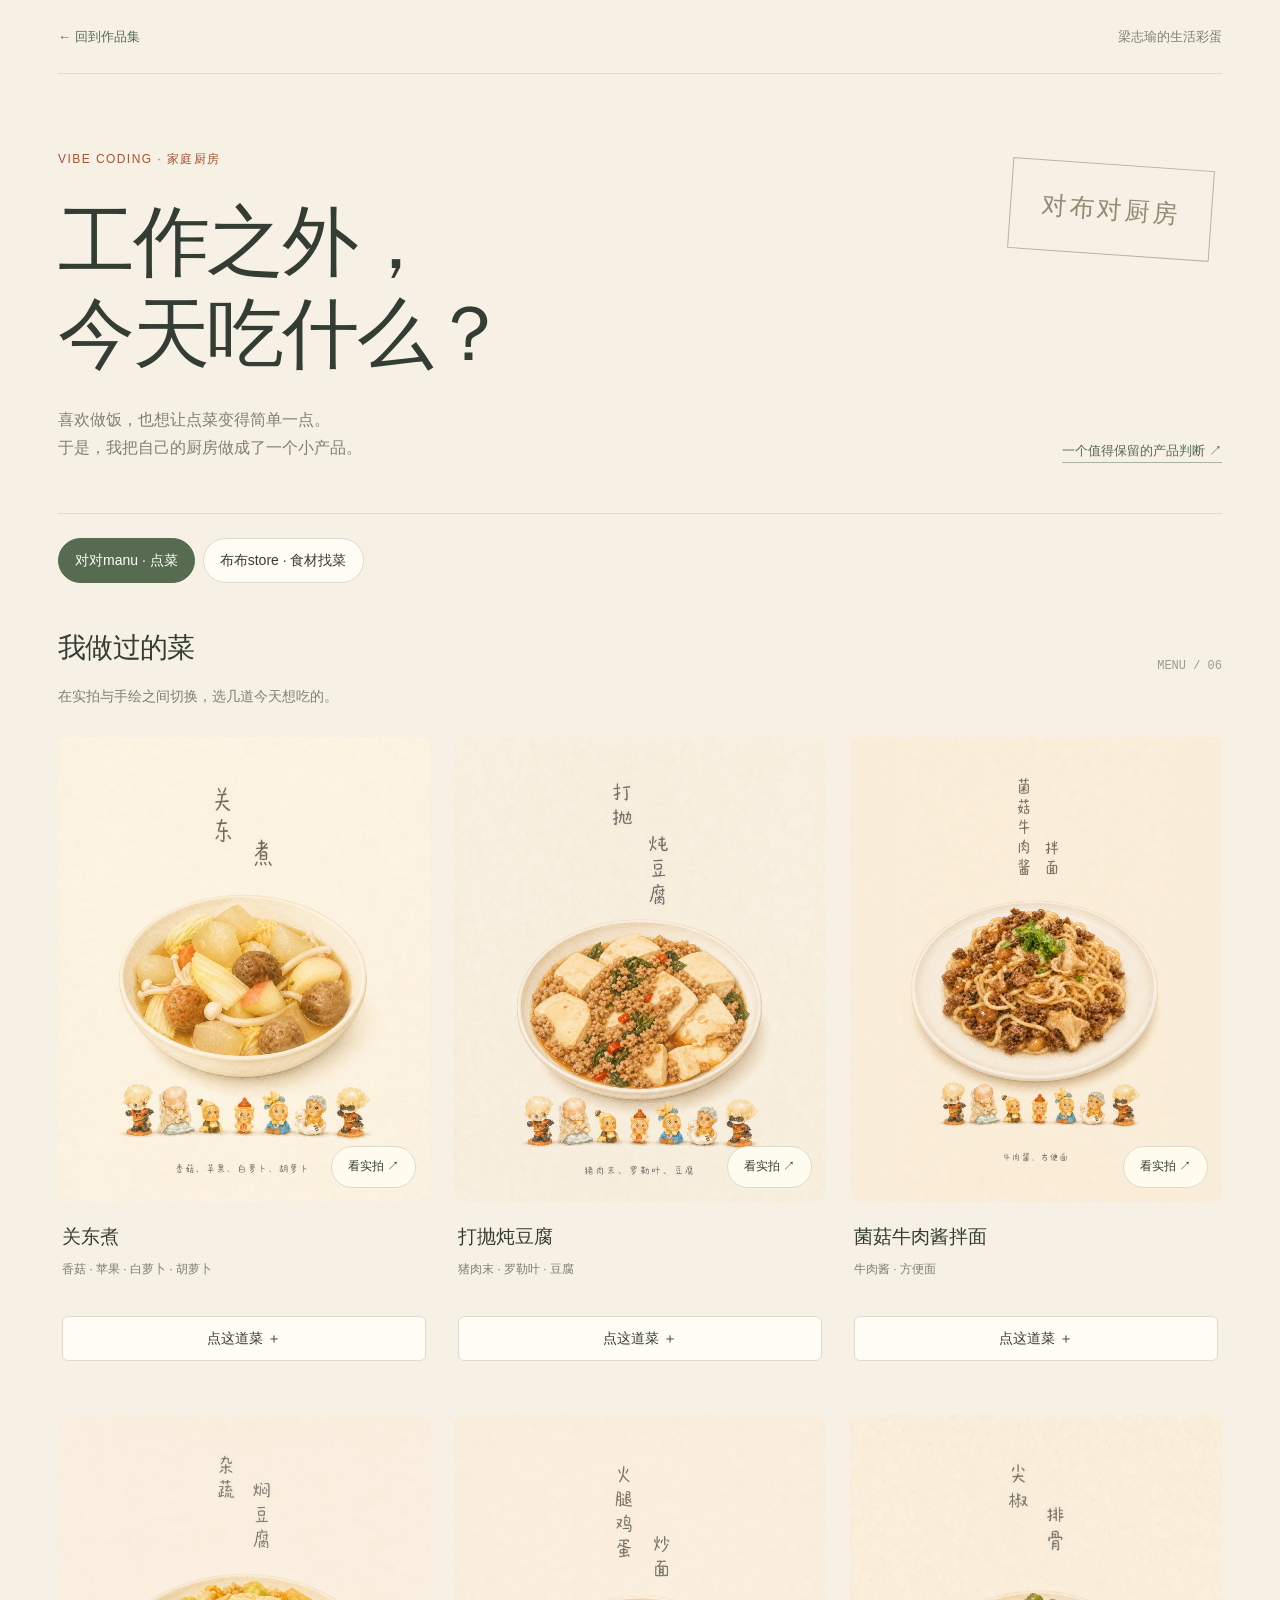
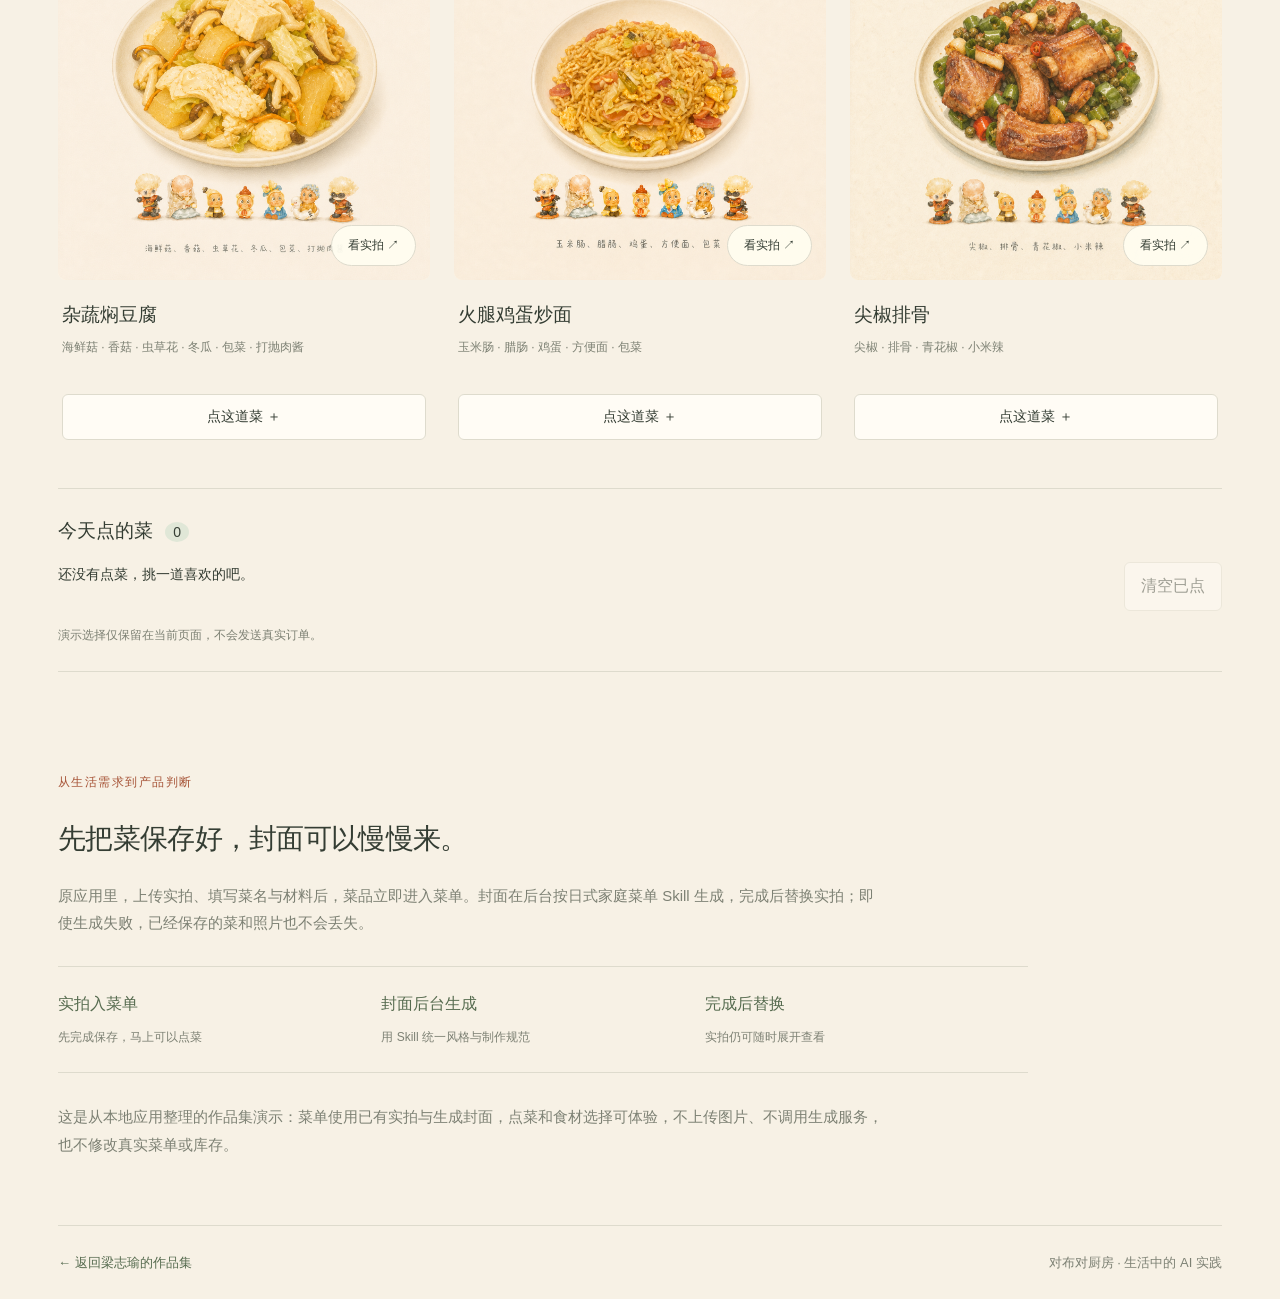
==== kitchen/index.html @ 990d75f8 "Publish V4 portfolio with kitchen demo" ====
<!doctype html><html lang="zh-CN"><head><meta charset="utf-8"><meta name="viewport" content="width=device-width,initial-scale=1"><title>对布对厨房 · 梁志瑜的生活彩蛋</title><link rel="stylesheet" href="kitchen.css"></head><body><div class="shell"><header><a class="back" href="../index.html">← 回到作品集</a><span>梁志瑜的生活彩蛋</span></header><section class="hero"><span class="eyebrow">VIBE CODING · 家庭厨房</span><h1>工作之外，<br>今天吃什么？</h1><div class="hero-bottom"><p>喜欢做饭，也想让点菜变得简单一点。<br>于是，我把自己的厨房做成了一个小产品。</p><a href="#why">一个值得保留的产品判断 ↗</a></div><div class="kitchen-name">对布对厨房</div></section><nav class="tabs" aria-label="厨房功能"><button type="button" data-tab="menu" aria-pressed="true">对对manu · 点菜</button><button type="button" data-tab="store" aria-pressed="false">布布store · 食材找菜</button></nav><main><section id="menu-panel"><div class="section-head"><div><h2>我做过的菜</h2><p>在实拍与手绘之间切换，选几道今天想吃的。</p></div><span>MENU / 06</span></div><div class="menu-grid"><article class="dish"><div class="dish-image"><img src="images/0-cover.png" alt="关东煮的手绘封面" width="400" height="500" data-image="0" loading="lazy"><button class="photo-toggle" type="button" data-photo="0" aria-pressed="false">看实拍 ↗</button></div><div class="dish-info"><h3>关东煮</h3><p>香菇 · 苹果 · 白萝卜 · 胡萝卜</p><button class="order" type="button" data-order="0" aria-pressed="false">点这道菜 ＋</button></div></article><article class="dish"><div class="dish-image"><img src="images/1-cover.png" alt="打抛炖豆腐的手绘封面" width="400" height="500" data-image="1" loading="lazy"><button class="photo-toggle" type="button" data-photo="1" aria-pressed="false">看实拍 ↗</button></div><div class="dish-info"><h3>打抛炖豆腐</h3><p>猪肉末 · 罗勒叶 · 豆腐</p><button class="order" type="button" data-order="1" aria-pressed="false">点这道菜 ＋</button></div></article><article class="dish"><div class="dish-image"><img src="images/2-cover.png" alt="菌菇牛肉酱拌面的手绘封面" width="400" height="500" data-image="2" loading="lazy"><button class="photo-toggle" type="button" data-photo="2" aria-pressed="false">看实拍 ↗</button></div><div class="dish-info"><h3>菌菇牛肉酱拌面</h3><p>牛肉酱 · 方便面</p><button class="order" type="button" data-order="2" aria-pressed="false">点这道菜 ＋</button></div></article><article class="dish"><div class="dish-image"><img src="images/3-cover.png" alt="杂蔬焖豆腐的手绘封面" width="400" height="500" data-image="3" loading="lazy"><button class="photo-toggle" type="button" data-photo="3" aria-pressed="false">看实拍 ↗</button></div><div class="dish-info"><h3>杂蔬焖豆腐</h3><p>海鲜菇 · 香菇 · 虫草花 · 冬瓜 · 包菜 · 打抛肉酱</p><button class="order" type="button" data-order="3" aria-pressed="false">点这道菜 ＋</button></div></article><article class="dish"><div class="dish-image"><img src="images/4-cover.png" alt="火腿鸡蛋炒面的手绘封面" width="400" height="500" data-image="4" loading="lazy"><button class="photo-toggle" type="button" data-photo="4" aria-pressed="false">看实拍 ↗</button></div><div class="dish-info"><h3>火腿鸡蛋炒面</h3><p>玉米肠 · 腊肠 · 鸡蛋 · 方便面 · 包菜</p><button class="order" type="button" data-order="4" aria-pressed="false">点这道菜 ＋</button></div></article><article class="dish"><div class="dish-image"><img src="images/5-cover.png" alt="尖椒排骨的手绘封面" width="400" height="500" data-image="5" loading="lazy"><button class="photo-toggle" type="button" data-photo="5" aria-pressed="false">看实拍 ↗</button></div><div class="dish-info"><h3>尖椒排骨</h3><p>尖椒 · 排骨 · 青花椒 · 小米辣</p><button class="order" type="button" data-order="5" aria-pressed="false">点这道菜 ＋</button></div></article></div><aside class="orders" aria-label="今天点的菜"><h3>今天点的菜 <span id="order-count">0</span></h3><div id="order-list" aria-live="polite">还没有点菜，挑一道喜欢的吧。</div><button type="button" id="clear-orders">清空已点</button><small>演示选择仅保留在当前页面，不会发送真实订单。</small></aside></section><section id="store-panel" hidden><div class="section-head"><div><h2>家里有什么，就从什么开始</h2><p>勾选食材，从基础菜谱中找一道接近的菜。</p></div></div><div class="store-layout"><div class="pantry"><h3>演示食材架</h3><div class="ingredients"><label class="ingredient"><input type="checkbox" value="青椒"><span>青椒</span></label><label class="ingredient"><input type="checkbox" value="鸡蛋"><span>鸡蛋</span></label><label class="ingredient"><input type="checkbox" value="西红柿"><span>西红柿</span></label><label class="ingredient"><input type="checkbox" value="娃娃菜"><span>娃娃菜</span></label><label class="ingredient"><input type="checkbox" value="蒜蓉酱"><span>蒜蓉酱</span></label><label class="ingredient"><input type="checkbox" value="白菜"><span>白菜</span></label><label class="ingredient"><input type="checkbox" value="豆腐"><span>豆腐</span></label></div><div class="actions"><button class="primary" type="button" id="match">找一道菜 ↗</button><button type="button" id="clear-ingredients">清空食材</button></div><p class="fine">此处展示 CookLikeHOC 菜谱库的 4 道节选，按核心食材匹配，不换算家庭份量。</p></div><article class="recipe" aria-live="polite"><span class="eyebrow">今晚的一个建议</span><h3 id="recipe-title">先看看食材架</h3><p id="recipe-description">选中食材后，点击“找一道菜”。</p><p id="recipe-source" class="fine"></p><button type="button" id="next-recipe" disabled>换一道 ↻</button></article></div></section><section class="why" id="why"><span class="eyebrow">从生活需求到产品判断</span><h2>先把菜保存好，封面可以慢慢来。</h2><p>原应用里，上传实拍、填写菜名与材料后，菜品立即进入菜单。封面在后台按日式家庭菜单 Skill 生成，完成后替换实拍；即使生成失败，已经保存的菜和照片也不会丢失。</p><ol class="journey"><li><strong>实拍入菜单</strong><span>先完成保存，马上可以点菜</span></li><li><strong>封面后台生成</strong><span>用 Skill 统一风格与制作规范</span></li><li><strong>完成后替换</strong><span>实拍仍可随时展开查看</span></li></ol><p class="fine">这是从本地应用整理的作品集演示：菜单使用已有实拍与生成封面，点菜和食材选择可体验，不上传图片、不调用生成服务，也不修改真实菜单或库存。</p></section></main><footer><a class="back" href="../index.html">← 返回梁志瑜的作品集</a><span>对布对厨房 · 生活中的 AI 实践</span></footer></div><script src="data.js"></script><script src="kitchen.js"></script></body></html>
---- kitchen/kitchen.css ----
:root{--paper:#f7f1e5;--ink:#343d33;--muted:#7d8174;--line:#dedbcd;--accent:#a65336;--green:#566b4f}*{box-sizing:border-box}body{margin:0;background:var(--paper);color:var(--ink);font:16px/1.8 "PingFang SC","Helvetica Neue",sans-serif}a{color:inherit;text-decoration:none}button,input{font:inherit}button{cursor:pointer;color:inherit;border:1px solid var(--line);background:#fffcf5;border-radius:6px;padding:9px 16px}button:hover:not(:disabled){border-color:var(--accent)}button:disabled{opacity:.45;cursor:default}button:focus-visible,a:focus-visible,input:focus-visible{outline:2px solid var(--accent);outline-offset:4px}[hidden]{display:none!important}.shell{max-width:1240px;margin:auto;padding:0 38px}header,footer{display:flex;justify-content:space-between;align-items:center;padding:25px 0;border-bottom:1px solid var(--line);gap:20px;font-size:13px;color:var(--muted)}.back{color:var(--green)}.hero{padding:70px 0 50px;position:relative}.eyebrow{font-size:12px;letter-spacing:.12em;color:var(--accent)}h1{font-family:"Kaiti SC","STKaiti",serif;font-size:clamp(48px,6vw,82px);font-weight:400;line-height:1.2;letter-spacing:-.03em;margin:24px 0}h2{font-weight:500;font-size:28px;letter-spacing:-.025em;margin:0 0 10px}h3{font-size:19px;font-weight:500;margin:0}p{margin:0;color:var(--muted)}.hero-bottom{display:flex;align-items:flex-end;justify-content:space-between;gap:30px}.hero-bottom a{font-size:13px;border-bottom:1px solid #a9b49f;color:var(--green)}.kitchen-name{position:absolute;right:10px;top:90px;font-family:"Kaiti SC",serif;font-size:25px;letter-spacing:.12em;color:#948a74;border:1px solid #b9b39f;padding:22px 30px;transform:rotate(4deg)}.tabs{display:flex;gap:8px;border-top:1px solid var(--line);padding:24px 0}.tabs button{border-radius:30px;font-size:14px}.tabs button[aria-pressed=true]{background:var(--green);color:#fff;border-color:var(--green)}.section-head{display:flex;align-items:center;justify-content:space-between;padding:16px 0 28px;gap:20px}.section-head>span{font:12px monospace;color:#999c8f}.section-head p{font-size:14px}.menu-grid{display:grid;grid-template-columns:repeat(3,minmax(0,1fr));gap:36px 24px}.dish{min-width:0}.dish-image{position:relative;overflow:hidden;border-radius:8px;background:#fff8e9}.dish img{width:100%;height:auto;aspect-ratio:4/5;object-fit:contain;display:block;transition:opacity .25s}.photo-toggle{position:absolute;bottom:14px;right:14px;font-size:12px;background:#fffdf0ed;border-radius:30px}.dish-info{padding:18px 4px}.dish-info p{font-size:12px;min-height:44px;line-height:1.8;margin:5px 0 13px}.order{width:100%;font-size:14px}.order[aria-pressed=true]{color:var(--green);background:#e3ebdd;border-color:#a2b49a}.orders{border-top:1px solid var(--line);border-bottom:1px solid var(--line);margin:30px 0;padding:25px 0;display:grid;grid-template-columns:1fr auto;gap:14px}.orders h3{grid-column:1/-1}.orders h3 span{font-size:14px;background:#e0e7d7;border-radius:50%;padding:2px 8px;margin-left:7px}.orders small{grid-column:1/-1;color:var(--muted);font-size:12px}#order-list{display:flex;flex-wrap:wrap;gap:8px;font-size:14px}#order-list button{font-size:13px;padding:5px 12px}.store-layout{display:grid;grid-template-columns:1fr 1fr;gap:30px;min-height:370px}.pantry,.recipe{border:1px solid var(--line);border-radius:10px;padding:30px;background:#fcf9f0}.recipe{background:#eaf0e2}.ingredients{display:flex;gap:10px;flex-wrap:wrap;margin:22px 0}.ingredient{display:flex;gap:6px;align-items:center;background:white;padding:7px 13px;border-radius:5px;font-size:14px;cursor:pointer}.ingredient:has(input:checked){background:#d9e5ce}.ingredient input{accent-color:var(--green)}.actions{display:flex;gap:10px;margin-bottom:20px}.primary{background:var(--green);color:white}.fine{font-size:12px;line-height:1.9}.recipe h3{font-size:30px;margin:22px 0 15px}.recipe p{margin-bottom:20px}.why{padding:65px 0 45px;max-width:970px}.why h2{margin:18px 0}.why>p{font-size:15px;max-width:830px}.journey{display:grid;grid-template-columns:repeat(3,1fr);padding:0;list-style:none;border-top:1px solid var(--line);border-bottom:1px solid var(--line);margin:30px 0}.journey li{padding:23px 20px 23px 0}.journey strong,.journey span{display:block}.journey strong{font-size:16px;font-weight:500;color:var(--green)}.journey span{font-size:12px;color:var(--muted);margin-top:8px}footer{border-bottom:0;border-top:1px solid var(--line);margin-top:20px}.dish{animation:arrive .5s ease both}@keyframes arrive{from{opacity:0;transform:translateY(10px)}to{opacity:1;transform:none}}@media(max-width:700px){.shell{padding:0 22px}.hero{padding:40px 0}.kitchen-name{position:static;display:inline-block;margin-top:30px;font-size:17px;padding:10px 20px}.hero-bottom{display:block}.hero-bottom a{display:inline-block;margin-top:20px}.menu-grid{grid-template-columns:repeat(2,minmax(0,1fr));gap:20px 14px}.store-layout{grid-template-columns:1fr}.journey{grid-template-columns:1fr}.journey li{border-bottom:1px solid var(--line);padding:15px 0}footer{flex-direction:column;align-items:flex-start}.pantry,.recipe{padding:23px}.photo-toggle{bottom:7px;right:7px;padding:6px 10px}.dish-info h3{font-size:16px}.dish-info p{min-height:60px}.section-head>span{display:none}}@media(max-width:360px){.menu-grid{grid-template-columns:1fr}.tabs{flex-wrap:wrap}}@media(prefers-reduced-motion:reduce){*,*:before,*:after{animation:none!important;transition:none!important;scroll-behavior:auto!important}}
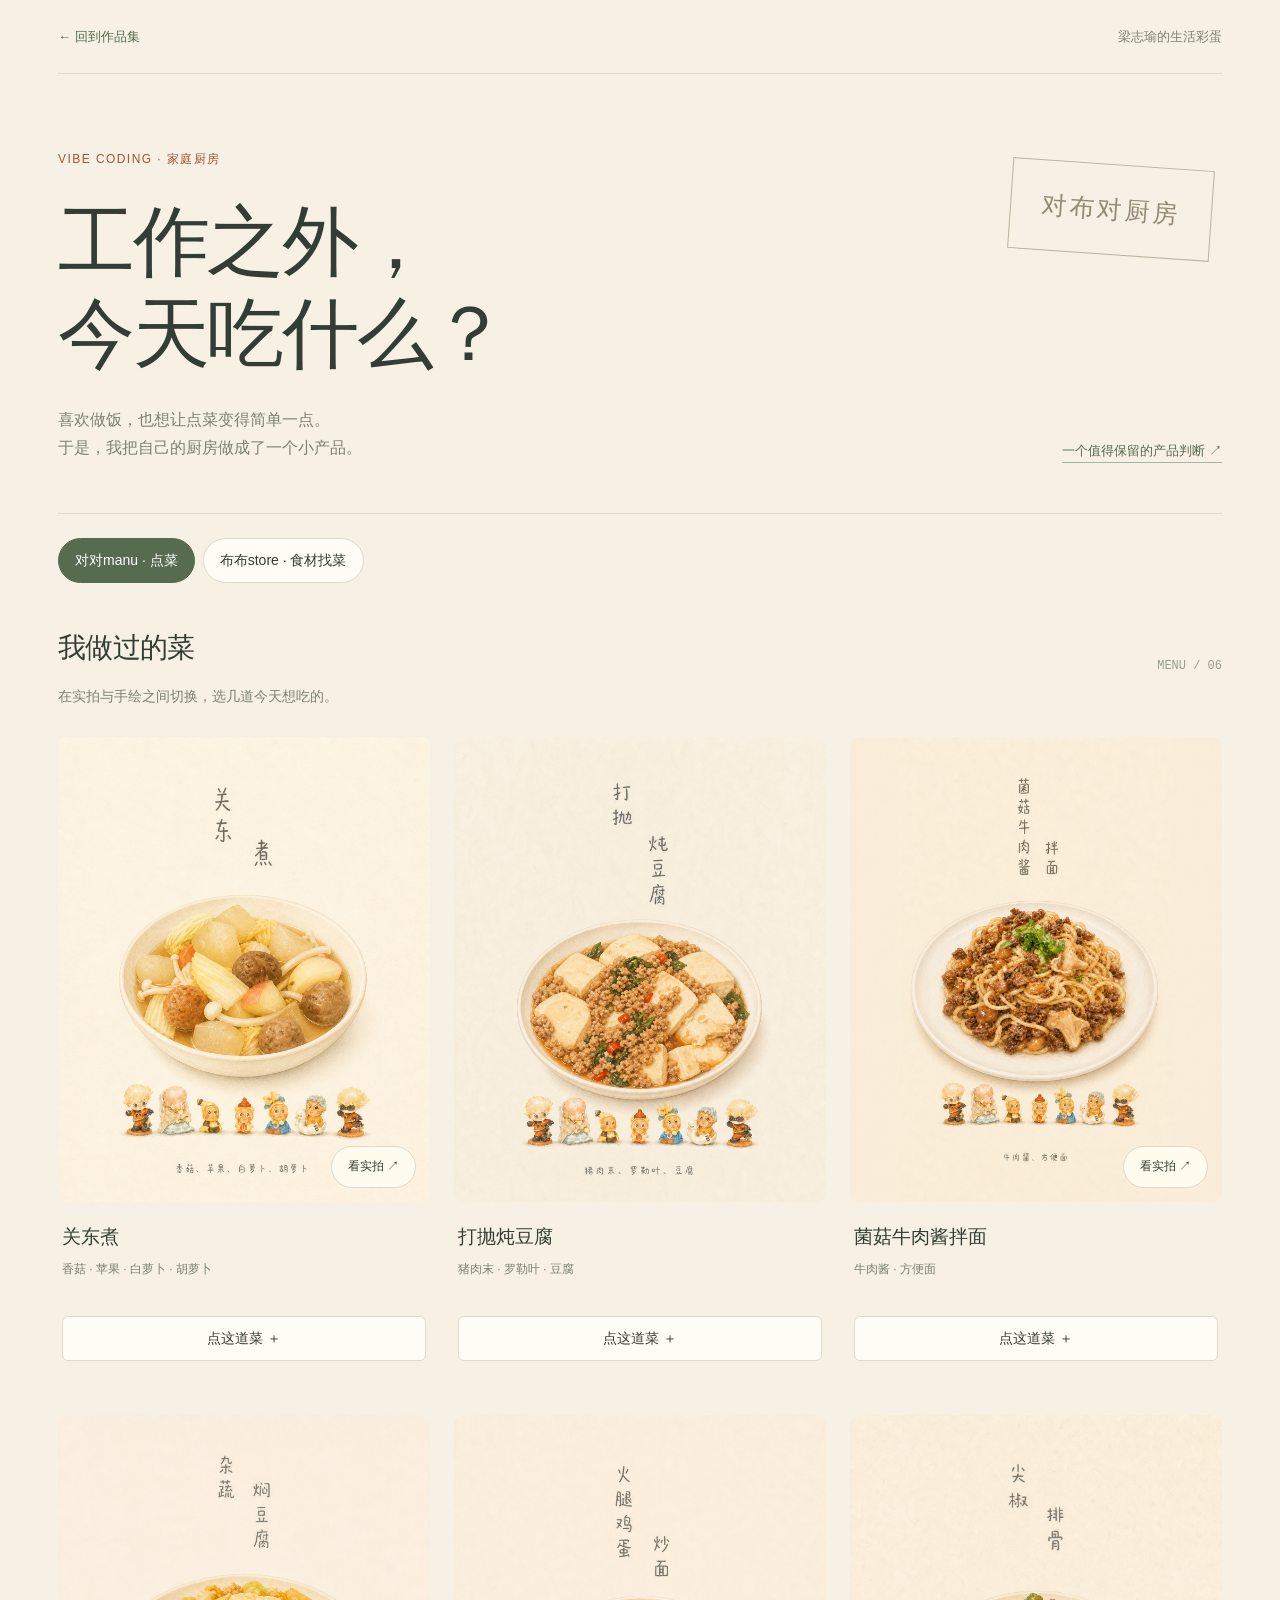
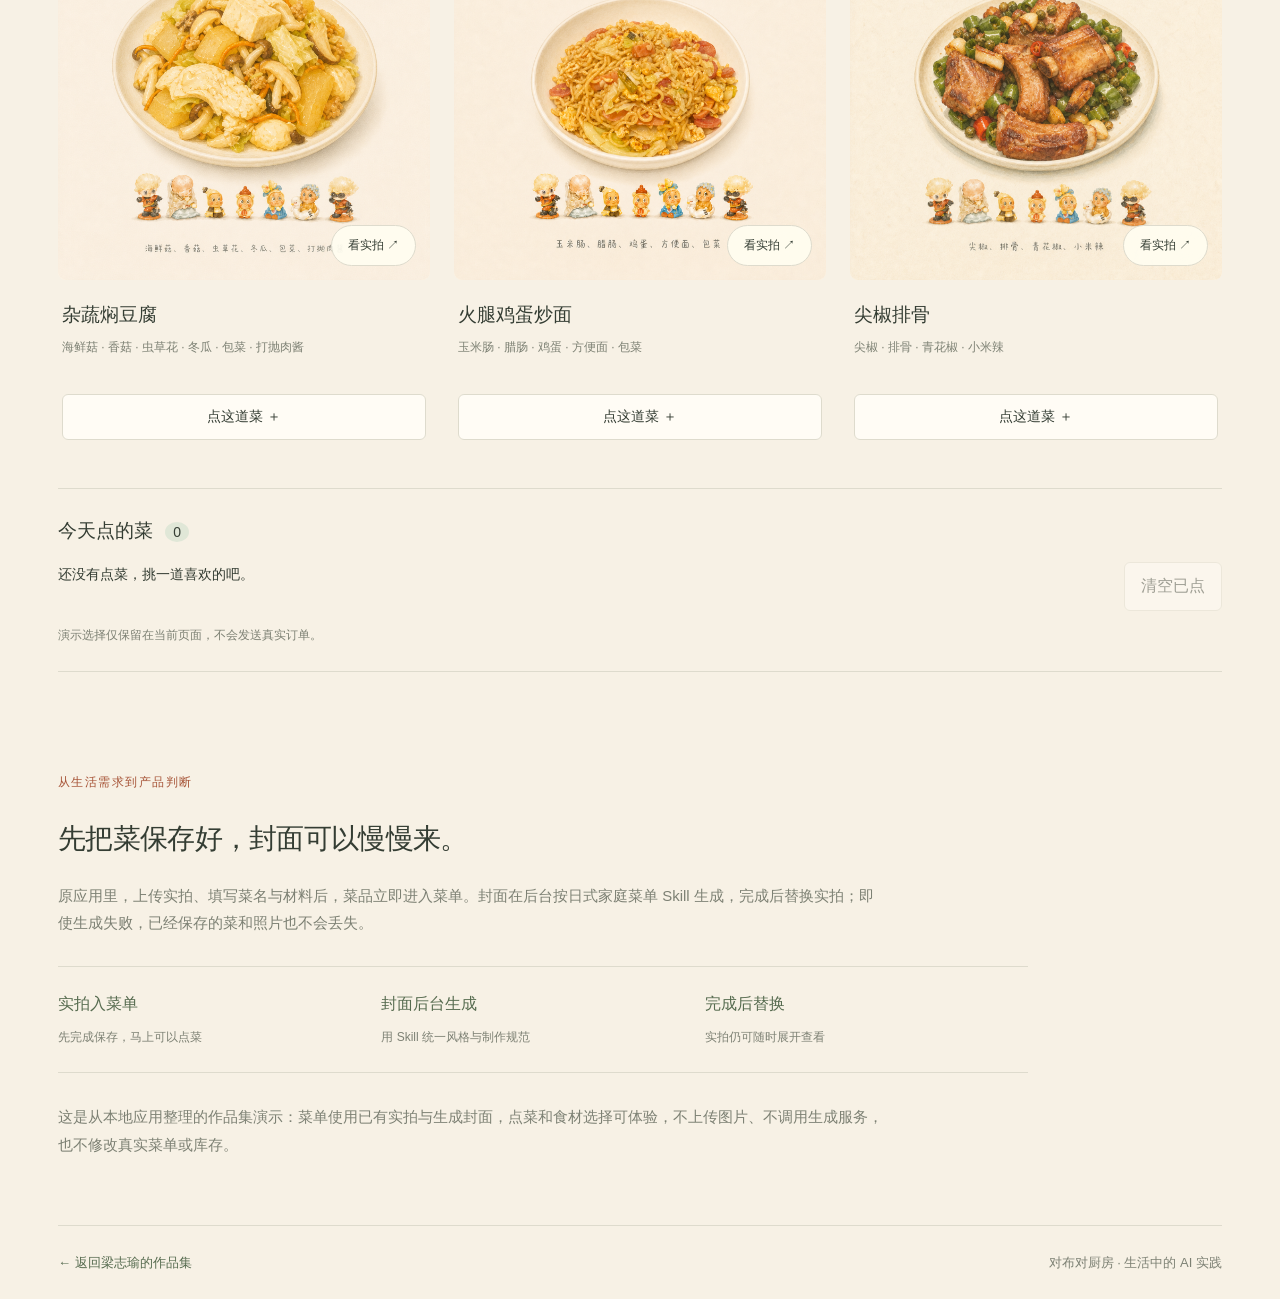
==== commit 00d5ed5a: "Publish sanitized portfolio without screen-background photo" ====
--- a/kitchen/index.html
+++ b/kitchen/index.html
@@ -1 +1 @@
-<!doctype html><html lang="zh-CN"><head><meta charset="utf-8"><meta name="viewport" content="width=device-width,initial-scale=1"><title>对布对厨房 · 梁志瑜的生活彩蛋</title><link rel="stylesheet" href="kitchen.css"></head><body><div class="shell"><header><a class="back" href="../index.html">← 回到作品集</a><span>梁志瑜的生活彩蛋</span></header><section class="hero"><span class="eyebrow">VIBE CODING · 家庭厨房</span><h1>工作之外，<br>今天吃什么？</h1><div class="hero-bottom"><p>喜欢做饭，也想让点菜变得简单一点。<br>于是，我把自己的厨房做成了一个小产品。</p><a href="#why">一个值得保留的产品判断 ↗</a></div><div class="kitchen-name">对布对厨房</div></section><nav class="tabs" aria-label="厨房功能"><button type="button" data-tab="menu" aria-pressed="true">对对manu · 点菜</button><button type="button" data-tab="store" aria-pressed="false">布布store · 食材找菜</button></nav><main><section id="menu-panel"><div class="section-head"><div><h2>我做过的菜</h2><p>在实拍与手绘之间切换，选几道今天想吃的。</p></div><span>MENU / 06</span></div><div class="menu-grid"><article class="dish"><div class="dish-image"><img src="images/0-cover.png" alt="关东煮的手绘封面" width="400" height="500" data-image="0" loading="lazy"><button class="photo-toggle" type="button" data-photo="0" aria-pressed="false">看实拍 ↗</button></div><div class="dish-info"><h3>关东煮</h3><p>香菇 · 苹果 · 白萝卜 · 胡萝卜</p><button class="order" type="button" data-order="0" aria-pressed="false">点这道菜 ＋</button></div></article><article class="dish"><div class="dish-image"><img src="images/1-cover.png" alt="打抛炖豆腐的手绘封面" width="400" height="500" data-image="1" loading="lazy"><button class="photo-toggle" type="button" data-photo="1" aria-pressed="false">看实拍 ↗</button></div><div class="dish-info"><h3>打抛炖豆腐</h3><p>猪肉末 · 罗勒叶 · 豆腐</p><button class="order" type="button" data-order="1" aria-pressed="false">点这道菜 ＋</button></div></article><article class="dish"><div class="dish-image"><img src="images/2-cover.png" alt="菌菇牛肉酱拌面的手绘封面" width="400" height="500" data-image="2" loading="lazy"><button class="photo-toggle" type="button" data-photo="2" aria-pressed="false">看实拍 ↗</button></div><div class="dish-info"><h3>菌菇牛肉酱拌面</h3><p>牛肉酱 · 方便面</p><button class="order" type="button" data-order="2" aria-pressed="false">点这道菜 ＋</button></div></article><article class="dish"><div class="dish-image"><img src="images/3-cover.png" alt="杂蔬焖豆腐的手绘封面" width="400" height="500" data-image="3" loading="lazy"><button class="photo-toggle" type="button" data-photo="3" aria-pressed="false">看实拍 ↗</button></div><div class="dish-info"><h3>杂蔬焖豆腐</h3><p>海鲜菇 · 香菇 · 虫草花 · 冬瓜 · 包菜 · 打抛肉酱</p><button class="order" type="button" data-order="3" aria-pressed="false">点这道菜 ＋</button></div></article><article class="dish"><div class="dish-image"><img src="images/4-cover.png" alt="火腿鸡蛋炒面的手绘封面" width="400" height="500" data-image="4" loading="lazy"><button class="photo-toggle" type="button" data-photo="4" aria-pressed="false">看实拍 ↗</button></div><div class="dish-info"><h3>火腿鸡蛋炒面</h3><p>玉米肠 · 腊肠 · 鸡蛋 · 方便面 · 包菜</p><button class="order" type="button" data-order="4" aria-pressed="false">点这道菜 ＋</button></div></article><article class="dish"><div class="dish-image"><img src="images/5-cover.png" alt="尖椒排骨的手绘封面" width="400" height="500" data-image="5" loading="lazy"><button class="photo-toggle" type="button" data-photo="5" aria-pressed="false">看实拍 ↗</button></div><div class="dish-info"><h3>尖椒排骨</h3><p>尖椒 · 排骨 · 青花椒 · 小米辣</p><button class="order" type="button" data-order="5" aria-pressed="false">点这道菜 ＋</button></div></article></div><aside class="orders" aria-label="今天点的菜"><h3>今天点的菜 <span id="order-count">0</span></h3><div id="order-list" aria-live="polite">还没有点菜，挑一道喜欢的吧。</div><button type="button" id="clear-orders">清空已点</button><small>演示选择仅保留在当前页面，不会发送真实订单。</small></aside></section><section id="store-panel" hidden><div class="section-head"><div><h2>家里有什么，就从什么开始</h2><p>勾选食材，从基础菜谱中找一道接近的菜。</p></div></div><div class="store-layout"><div class="pantry"><h3>演示食材架</h3><div class="ingredients"><label class="ingredient"><input type="checkbox" value="青椒"><span>青椒</span></label><label class="ingredient"><input type="checkbox" value="鸡蛋"><span>鸡蛋</span></label><label class="ingredient"><input type="checkbox" value="西红柿"><span>西红柿</span></label><label class="ingredient"><input type="checkbox" value="娃娃菜"><span>娃娃菜</span></label><label class="ingredient"><input type="checkbox" value="蒜蓉酱"><span>蒜蓉酱</span></label><label class="ingredient"><input type="checkbox" value="白菜"><span>白菜</span></label><label class="ingredient"><input type="checkbox" value="豆腐"><span>豆腐</span></label></div><div class="actions"><button class="primary" type="button" id="match">找一道菜 ↗</button><button type="button" id="clear-ingredients">清空食材</button></div><p class="fine">此处展示 CookLikeHOC 菜谱库的 4 道节选，按核心食材匹配，不换算家庭份量。</p></div><article class="recipe" aria-live="polite"><span class="eyebrow">今晚的一个建议</span><h3 id="recipe-title">先看看食材架</h3><p id="recipe-description">选中食材后，点击“找一道菜”。</p><p id="recipe-source" class="fine"></p><button type="button" id="next-recipe" disabled>换一道 ↻</button></article></div></section><section class="why" id="why"><span class="eyebrow">从生活需求到产品判断</span><h2>先把菜保存好，封面可以慢慢来。</h2><p>原应用里，上传实拍、填写菜名与材料后，菜品立即进入菜单。封面在后台按日式家庭菜单 Skill 生成，完成后替换实拍；即使生成失败，已经保存的菜和照片也不会丢失。</p><ol class="journey"><li><strong>实拍入菜单</strong><span>先完成保存，马上可以点菜</span></li><li><strong>封面后台生成</strong><span>用 Skill 统一风格与制作规范</span></li><li><strong>完成后替换</strong><span>实拍仍可随时展开查看</span></li></ol><p class="fine">这是从本地应用整理的作品集演示：菜单使用已有实拍与生成封面，点菜和食材选择可体验，不上传图片、不调用生成服务，也不修改真实菜单或库存。</p></section></main><footer><a class="back" href="../index.html">← 返回梁志瑜的作品集</a><span>对布对厨房 · 生活中的 AI 实践</span></footer></div><script src="data.js"></script><script src="kitchen.js"></script></body></html>+<!doctype html><html lang="zh-CN"><head><meta charset="utf-8"><meta name="viewport" content="width=device-width,initial-scale=1"><title>对布对厨房 · 梁志瑜的生活彩蛋</title><link rel="stylesheet" href="kitchen.css"></head><body><div class="shell"><header><a class="back" href="../index.html">← 回到作品集</a><span>梁志瑜的生活彩蛋</span></header><section class="hero"><span class="eyebrow">VIBE CODING · 家庭厨房</span><h1>工作之外，<br>今天吃什么？</h1><div class="hero-bottom"><p>喜欢做饭，也想让点菜变得简单一点。<br>于是，我把自己的厨房做成了一个小产品。</p><a href="#why">一个值得保留的产品判断 ↗</a></div><div class="kitchen-name">对布对厨房</div></section><nav class="tabs" aria-label="厨房功能"><button type="button" data-tab="menu" aria-pressed="true">对对manu · 点菜</button><button type="button" data-tab="store" aria-pressed="false">布布store · 食材找菜</button></nav><main><section id="menu-panel"><div class="section-head"><div><h2>我做过的菜</h2><p>在实拍与手绘之间切换，选几道今天想吃的。</p></div><span>MENU / 06</span></div><div class="menu-grid"><article class="dish"><div class="dish-image"><img src="images/0-cover.png" alt="关东煮的手绘封面" width="400" height="500" data-image="0" loading="lazy"><button class="photo-toggle" type="button" data-photo="0" aria-pressed="false">看实拍 ↗</button></div><div class="dish-info"><h3>关东煮</h3><p>香菇 · 苹果 · 白萝卜 · 胡萝卜</p><button class="order" type="button" data-order="0" aria-pressed="false">点这道菜 ＋</button></div></article><article class="dish"><div class="dish-image"><img src="images/1-cover.png" alt="打抛炖豆腐的手绘封面" width="400" height="500" data-image="1" loading="lazy"></div><div class="dish-info"><h3>打抛炖豆腐</h3><p>猪肉末 · 罗勒叶 · 豆腐</p><button class="order" type="button" data-order="1" aria-pressed="false">点这道菜 ＋</button></div></article><article class="dish"><div class="dish-image"><img src="images/2-cover.png" alt="菌菇牛肉酱拌面的手绘封面" width="400" height="500" data-image="2" loading="lazy"><button class="photo-toggle" type="button" data-photo="2" aria-pressed="false">看实拍 ↗</button></div><div class="dish-info"><h3>菌菇牛肉酱拌面</h3><p>牛肉酱 · 方便面</p><button class="order" type="button" data-order="2" aria-pressed="false">点这道菜 ＋</button></div></article><article class="dish"><div class="dish-image"><img src="images/3-cover.png" alt="杂蔬焖豆腐的手绘封面" width="400" height="500" data-image="3" loading="lazy"><button class="photo-toggle" type="button" data-photo="3" aria-pressed="false">看实拍 ↗</button></div><div class="dish-info"><h3>杂蔬焖豆腐</h3><p>海鲜菇 · 香菇 · 虫草花 · 冬瓜 · 包菜 · 打抛肉酱</p><button class="order" type="button" data-order="3" aria-pressed="false">点这道菜 ＋</button></div></article><article class="dish"><div class="dish-image"><img src="images/4-cover.png" alt="火腿鸡蛋炒面的手绘封面" width="400" height="500" data-image="4" loading="lazy"><button class="photo-toggle" type="button" data-photo="4" aria-pressed="false">看实拍 ↗</button></div><div class="dish-info"><h3>火腿鸡蛋炒面</h3><p>玉米肠 · 腊肠 · 鸡蛋 · 方便面 · 包菜</p><button class="order" type="button" data-order="4" aria-pressed="false">点这道菜 ＋</button></div></article><article class="dish"><div class="dish-image"><img src="images/5-cover.png" alt="尖椒排骨的手绘封面" width="400" height="500" data-image="5" loading="lazy"><button class="photo-toggle" type="button" data-photo="5" aria-pressed="false">看实拍 ↗</button></div><div class="dish-info"><h3>尖椒排骨</h3><p>尖椒 · 排骨 · 青花椒 · 小米辣</p><button class="order" type="button" data-order="5" aria-pressed="false">点这道菜 ＋</button></div></article></div><aside class="orders" aria-label="今天点的菜"><h3>今天点的菜 <span id="order-count">0</span></h3><div id="order-list" aria-live="polite">还没有点菜，挑一道喜欢的吧。</div><button type="button" id="clear-orders">清空已点</button><small>演示选择仅保留在当前页面，不会发送真实订单。</small></aside></section><section id="store-panel" hidden><div class="section-head"><div><h2>家里有什么，就从什么开始</h2><p>勾选食材，从基础菜谱中找一道接近的菜。</p></div></div><div class="store-layout"><div class="pantry"><h3>演示食材架</h3><div class="ingredients"><label class="ingredient"><input type="checkbox" value="青椒"><span>青椒</span></label><label class="ingredient"><input type="checkbox" value="鸡蛋"><span>鸡蛋</span></label><label class="ingredient"><input type="checkbox" value="西红柿"><span>西红柿</span></label><label class="ingredient"><input type="checkbox" value="娃娃菜"><span>娃娃菜</span></label><label class="ingredient"><input type="checkbox" value="蒜蓉酱"><span>蒜蓉酱</span></label><label class="ingredient"><input type="checkbox" value="白菜"><span>白菜</span></label><label class="ingredient"><input type="checkbox" value="豆腐"><span>豆腐</span></label></div><div class="actions"><button class="primary" type="button" id="match">找一道菜 ↗</button><button type="button" id="clear-ingredients">清空食材</button></div><p class="fine">此处展示 CookLikeHOC 菜谱库的 4 道节选，按核心食材匹配，不换算家庭份量。</p></div><article class="recipe" aria-live="polite"><span class="eyebrow">今晚的一个建议</span><h3 id="recipe-title">先看看食材架</h3><p id="recipe-description">选中食材后，点击“找一道菜”。</p><p id="recipe-source" class="fine"></p><button type="button" id="next-recipe" disabled>换一道 ↻</button></article></div></section><section class="why" id="why"><span class="eyebrow">从生活需求到产品判断</span><h2>先把菜保存好，封面可以慢慢来。</h2><p>原应用里，上传实拍、填写菜名与材料后，菜品立即进入菜单。封面在后台按日式家庭菜单 Skill 生成，完成后替换实拍；即使生成失败，已经保存的菜和照片也不会丢失。</p><ol class="journey"><li><strong>实拍入菜单</strong><span>先完成保存，马上可以点菜</span></li><li><strong>封面后台生成</strong><span>用 Skill 统一风格与制作规范</span></li><li><strong>完成后替换</strong><span>实拍仍可随时展开查看</span></li></ol><p class="fine">这是从本地应用整理的作品集演示：菜单使用已有实拍与生成封面，点菜和食材选择可体验，不上传图片、不调用生成服务，也不修改真实菜单或库存。</p></section></main><footer><a class="back" href="../index.html">← 返回梁志瑜的作品集</a><span>对布对厨房 · 生活中的 AI 实践</span></footer></div><script src="data.js"></script><script src="kitchen.js"></script></body></html>
